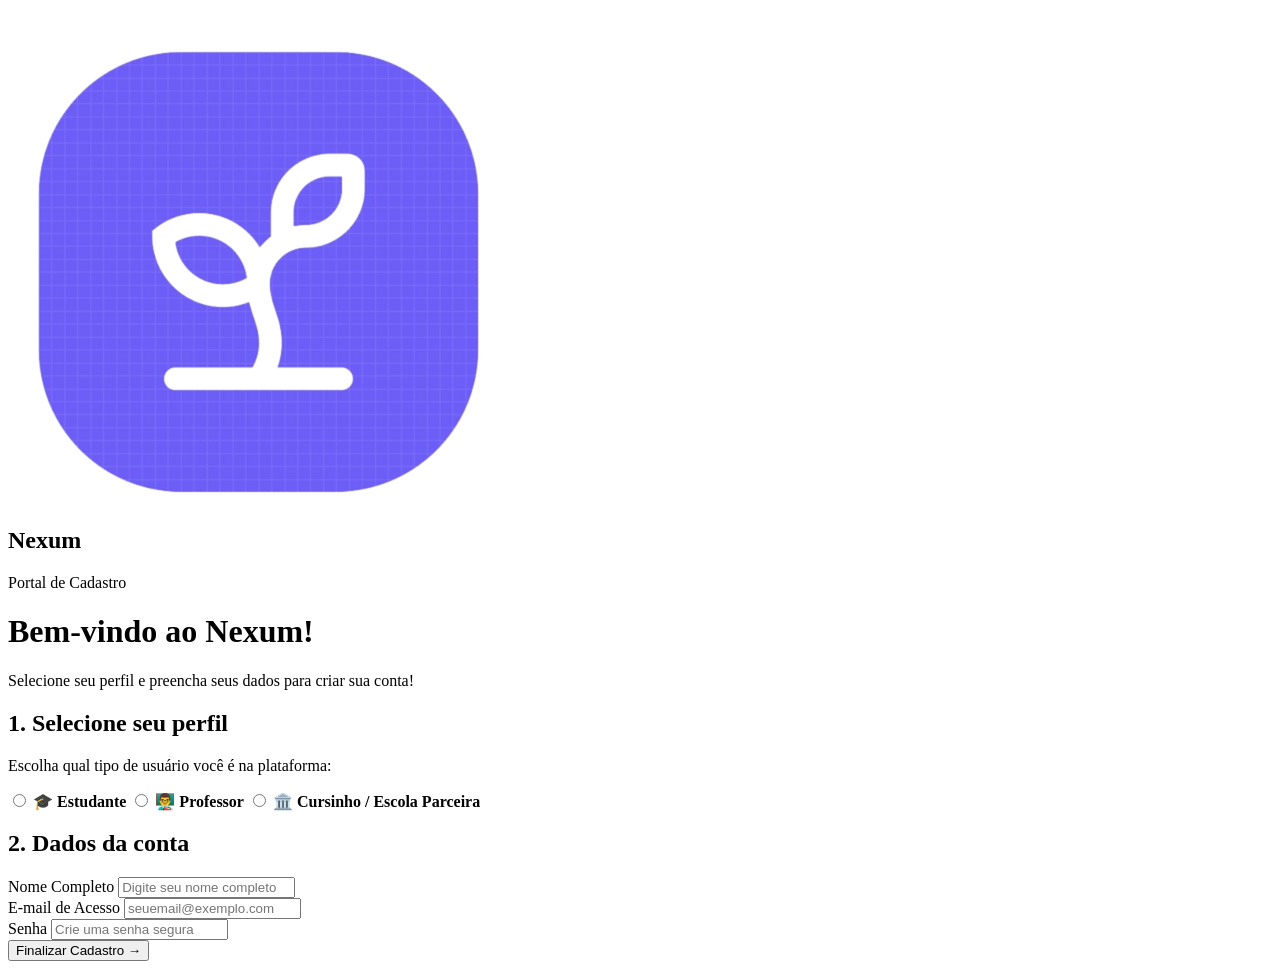
==== cadastro.html @ 8d39bf52 "Add files via upload" ====
<!DOCTYPE html>
<html lang="pt-br">
<head>
    <meta charset="UTF-8">
    <meta name="viewport" content="width=device-width, initial-scale=1.0">
    <title>Nexum - Cadastro de Usuário</title>
    <link rel="stylesheet" href="css/cadastro.css">
</head>
<body>

    <header class="header-top">
        <div class="logo-area">
            <img src="LogoNexumSemFundo.png" alt="Logo Nexum" class="logo-img">
            <h2>Nexum</h2>
            <span class="header-sub">Portal de Cadastro</span>
        </div>
    </header>

    <main class="main-container">
        <h1>Bem-vindo ao Nexum!</h1>
        <p class="subtitle">Selecione seu perfil e preencha seus dados para criar sua conta!</p>

        <form id="form-cadastro" class="card-form" onsubmit="salvarCadastro(event)">
            
            <!-- selecionar o PERFIL -->
            <section class="form-section">
                <h2 class="section-title-highlight">1. Selecione seu perfil</h2>
                <p class="section-desc">Escolha qual tipo de usuário você é na plataforma:</p>

                <div class="radio-grid-perfil">
                    <label class="btn-perfil" onclick="mudarPerfil('aluno', this)">
                        <input type="radio" name="perfil" value="aluno" required>
                        <span class="perfil-icon">🎓</span>
                        <strong>Estudante</strong>
                    </label>

                    <label class="btn-perfil" onclick="mudarPerfil('professor', this)">
                        <input type="radio" name="perfil" value="professor">
                        <span class="perfil-icon">👨‍🏫</span>
                        <strong>Professor</strong>
                    </label>

                    <label class="btn-perfil" onclick="mudarPerfil('cursinho', this)">
                        <input type="radio" name="perfil" value="cursinho">
                        <span class="perfil-icon">🏛️</span>
                        <strong>Cursinho / Escola Parceira</strong>
                    </label>
                </div>
            </section>

            <section class="form-section">
                <h2 class="section-title-highlight">2. Dados da conta</h2>
                
                <div class="input-group">
                    <label for="nome">Nome Completo</label>
                    <input type="text" id="nome" placeholder="Digite seu nome completo" required>
                </div>

                <div class="input-group margin-top">
                    <label for="email">E-mail de Acesso</label>
                    <input type="email" id="email" placeholder="seuemail@exemplo.com" required>
                </div>

                <div class="input-group margin-top">
                    <label for="senha">Senha</label>
                    <input type="password" id="senha" placeholder="Crie uma senha segura" required minlength="6">
                </div>
            </section>

            
            <!-- Bloco Exclusivo do ALUNO (Configuração de Rotina) -->
            <section id="bloco-rotina-estudante" class="form-section bloco-dinamico" style="display: none;">
                <h2 class="section-title-highlight">3. Configuração de rotina</h2>
                <p class="section-desc">Exclusivo para estudantes: defina seu foco e disponibilidade semanal.</p>

                <div class="sub-card">
                    <label class="label-sub-titulo">Qual é o seu objetivo?</label>
                    <div class="radio-options">
                        <label class="btn-radio" onclick="selecionarVestibular('ENEM', this)">
                            <input type="radio" name="objetivo" value="ENEM"> <span class="radio-icon">◯</span> ENEM
                        </label>
                        <label class="btn-radio" onclick="selecionarVestibular('FUVEST', this)">
                            <input type="radio" name="objetivo" value="FUVEST"> <span class="radio-icon">◯</span> FUVEST
                        </label>
                        <label class="btn-radio" onclick="selecionarVestibular('UNICAMP', this)">
                            <input type="radio" name="objetivo" value="UNICAMP"> <span class="radio-icon">◯</span> UNICAMP
                        </label>
                    </div>

                    <div id="info-vestibular" class="info-box" style="display: none;">
                        <span id="info-titulo">📅 <strong>Data oficial da prova</strong></span>
                        <span class="badge-status">🔸 Aguardando divulgação oficial</span>
                    </div>
                </div>

                <div class="sub-card margin-top">
                    <div class="input-group">
                        <label for="dataLimite">Até quando você quer concluir os estudos? (Prazo pessoal)</label>
                        <input type="date" id="dataLimite" value="2027-09-30">
                    </div>
                </div>

                <div class="sub-card margin-top">
                    <div class="input-group">
                        <label for="horasDisponiveis">Quantas horas você tem para estudar por semana?</label>
                        <div class="input-suffix">
                            <input type="number" id="horasDisponiveis" placeholder="Ex: 14" min="1" max="168">
                            <span>horas / semana</span>
                        </div>
                        <small>Como sua rotina diária varia, informe o total acumulado na semana.</small>
                    </div>
                </div>
            </section>

            <!-- Bloco Exclusivo do user PROFESSOR (Formação e Disciplinas) -->
            <section id="bloco-dados-professor" class="form-section bloco-dinamico" style="display: none;">
                <h2 class="section-title-highlight">3. Informações profissionais</h2>
                <p class="section-desc">Detalhes da sua atuação como docente na plataforma.</p>

                <div class="input-group">
                    <label for="formacaoProfessor">Formação Acadêmica</label>
                    <input type="text" id="formacaoProfessor" placeholder="Ex: Licenciatura em Matemática - USP">
                </div>

                <div class="input-group margin-top">
                    <label for="disciplinasProfessor">Disciplinas Lecionadas</label>
                    <input type="text" id="disciplinasProfessor" placeholder="Ex: Matemática, Física, Redação">
                    <small>Separe as disciplinas por vírgula.</small>
                </div>
            </section>

            <!-- Bloco Exclusivo dos cursinhos (Dados da Instituição) -->
            <section id="bloco-dados-cursinho" class="form-section bloco-dinamico" style="display: none;">
                <h2 class="section-title-highlight">3. Informações da Instituição</h2>
                <p class="section-desc">Dados básicos do cursinho ou escola parceira.</p>

                <div class="input-group">
                    <label for="nomeInstituicao">Nome da Instituição</label>
                    <input type="text" id="nomeInstituicao" placeholder="Ex: Cursinho Popular Conhecimento Para Todos">
                </div>

                <div class="input-group margin-top">
                    <label for="cnpjInstituicao">CNPJ da Instituição</label>
                    <input type="text" id="cnpjInstituicao" placeholder="00.000.000/0001-00">
                </div>
            </section>

            <button type="submit" class="btn-salvar">Finalizar Cadastro →</button>
        </form>
    </main>

    <script src="js/cadastro.js"></script>
</body>
</html>
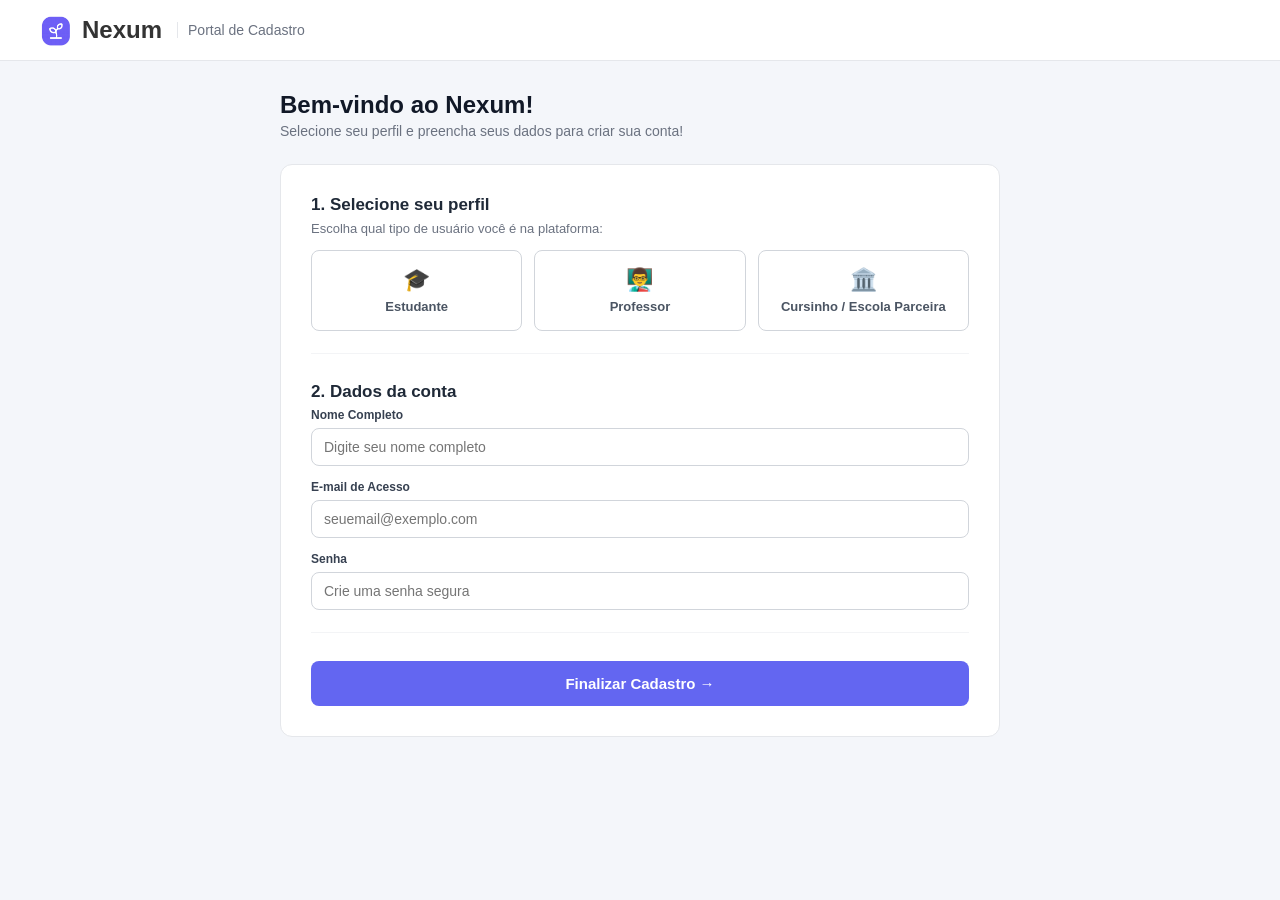
==== commit f1ecbe45: "Update cadastro.html" ====
--- a/cadastro.html
+++ b/cadastro.html
@@ -4,7 +4,7 @@
     <meta charset="UTF-8">
     <meta name="viewport" content="width=device-width, initial-scale=1.0">
     <title>Nexum - Cadastro de Usuário</title>
-    <link rel="stylesheet" href="css/cadastro.css">
+    <link rel="stylesheet" href="cadastro.css">
 </head>
 <body>
 
@@ -149,6 +149,6 @@
         </form>
     </main>
 
-    <script src="js/cadastro.js"></script>
+    <script src="cadastro.js"></script>
 </body>
-</html>+</html>
--- a/cadastro.css
+++ b/cadastro.css
@@ -0,0 +1,245 @@
+* {
+  margin: 0;
+  padding: 0;
+  box-sizing: border-box;
+  font-family: Arial, Helvetica, sans-serif;
+}
+
+body {
+  background-color: #f4f6fa;
+  color: #333;
+}
+
+.header-top {
+  display: flex;
+  align-items: center;
+  background-color: #ffffff;
+  padding: 14px 40px;
+  border-bottom: 1px solid #e5e7eb;
+}
+
+.logo-area {
+  display: flex;
+  align-items: center;
+  gap: 10px;
+}
+
+.logo-img {
+  width: 32px;
+  height: 32px;
+}
+
+.header-sub {
+  color: #6b7280;
+  font-size: 14px;
+  border-left: 1px solid #e5e7eb;
+  padding-left: 10px;
+  margin-left: 5px;
+}
+
+.main-container {
+  max-width: 760px;
+  margin: 30px auto;
+  padding: 0 20px 60px 20px;
+}
+
+h1 {
+  font-size: 24px;
+  color: #111827;
+  margin-bottom: 4px;
+}
+
+.subtitle {
+  color: #6b7280;
+  font-size: 14px;
+  margin-bottom: 25px;
+}
+
+.card-form {
+  background: #ffffff;
+  border: 1px solid #e5e7eb;
+  border-radius: 12px;
+  padding: 30px;
+}
+
+.form-section {
+  margin-bottom: 28px;
+  padding-bottom: 22px;
+  border-bottom: 1px solid #f3f4f6;
+}
+
+.section-title-highlight {
+  font-size: 17px;
+  color: #1f2937;
+  margin-bottom: 6px;
+  font-weight: bold;
+}
+
+.section-desc {
+  font-size: 13px;
+  color: #6b7280;
+  margin-bottom: 14px;
+}
+
+.radio-grid-perfil {
+  display: flex;
+  gap: 12px;
+}
+
+.btn-perfil {
+  flex: 1;
+  border: 1px solid #d1d5db;
+  background-color: #ffffff;
+  padding: 16px 10px;
+  text-align: center;
+  border-radius: 8px;
+  cursor: pointer;
+  display: flex;
+  flex-direction: column;
+  align-items: center;
+  gap: 6px;
+  font-size: 13px;
+  color: #4b5563;
+  transition: all 0.2s;
+  user-select: none;
+}
+
+.btn-perfil input {
+  display: none;
+}
+
+.perfil-icon {
+  font-size: 22px;
+}
+
+.btn-perfil.active {
+  border-color: #6366f1;
+  color: #6366f1;
+  background-color: #f5f3ff;
+}
+
+.sub-card {
+  background-color: #fafafa;
+  border: 1px solid #e5e7eb;
+  padding: 16px;
+  border-radius: 8px;
+}
+
+.label-sub-titulo {
+  display: block;
+  font-size: 12px;
+  font-weight: bold;
+  color: #374151;
+  margin-bottom: 10px;
+}
+
+.radio-options {
+  display: flex;
+  gap: 10px;
+}
+
+.btn-radio {
+  flex: 1;
+  border: 1px solid #d1d5db;
+  background-color: #ffffff;
+  padding: 10px;
+  text-align: center;
+  border-radius: 6px;
+  cursor: pointer;
+  font-size: 13px;
+  font-weight: bold;
+  color: #4b5563;
+  transition: all 0.2s;
+  user-select: none;
+}
+
+.btn-radio input {
+  display: none;
+}
+
+.btn-radio.active {
+  border-color: #6366f1;
+  color: #6366f1;
+  background-color: #f5f3ff;
+}
+/* pra aquela parte de selecionar os vestibulares */
+.btn-radio.active .radio-icon {
+  color: #6366f1; 
+  font-weight: bold;
+}
+
+.info-box {
+  background-color: #ffffff;
+  border: 1px solid #e5e7eb;
+  border-radius: 6px;
+  padding: 10px;
+  font-size: 12px;
+  margin-top: 10px;
+}
+
+.badge-status {
+  background-color: #fff7ed;
+  color: #c2410c;
+  padding: 2px 6px;
+  border-radius: 10px;
+  font-size: 10px;
+  margin-left: 6px;
+}
+
+.input-group label {
+  display: block;
+  font-size: 12px;
+  font-weight: bold;
+  color: #374151;
+  margin-bottom: 6px;
+}
+
+.input-group input {
+  width: 100%;
+  padding: 10px 12px;
+  border: 1px solid #d1d5db;
+  border-radius: 8px;
+  font-size: 14px;
+  background-color: #ffffff;
+}
+
+.input-group small {
+  display: block;
+  color: #9ca3af;
+  font-size: 11px;
+  margin-top: 5px;
+}
+
+.input-suffix {
+  position: relative;
+  display: flex;
+  align-items: center;
+}
+
+.input-suffix span {
+  position: absolute;
+  right: 12px;
+  color: #9ca3af;
+  font-size: 13px;
+}
+
+.margin-top {
+  margin-top: 14px;
+}
+
+.btn-salvar {
+  width: 100%;
+  background-color: #6366f1;
+  color: white;
+  border: none;
+  padding: 14px;
+  border-radius: 8px;
+  font-weight: bold;
+  cursor: pointer;
+  font-size: 15px;
+  transition: background-color 0.2s;
+}
+
+.btn-salvar:hover {
+  background-color: #4f46e5;
+}
